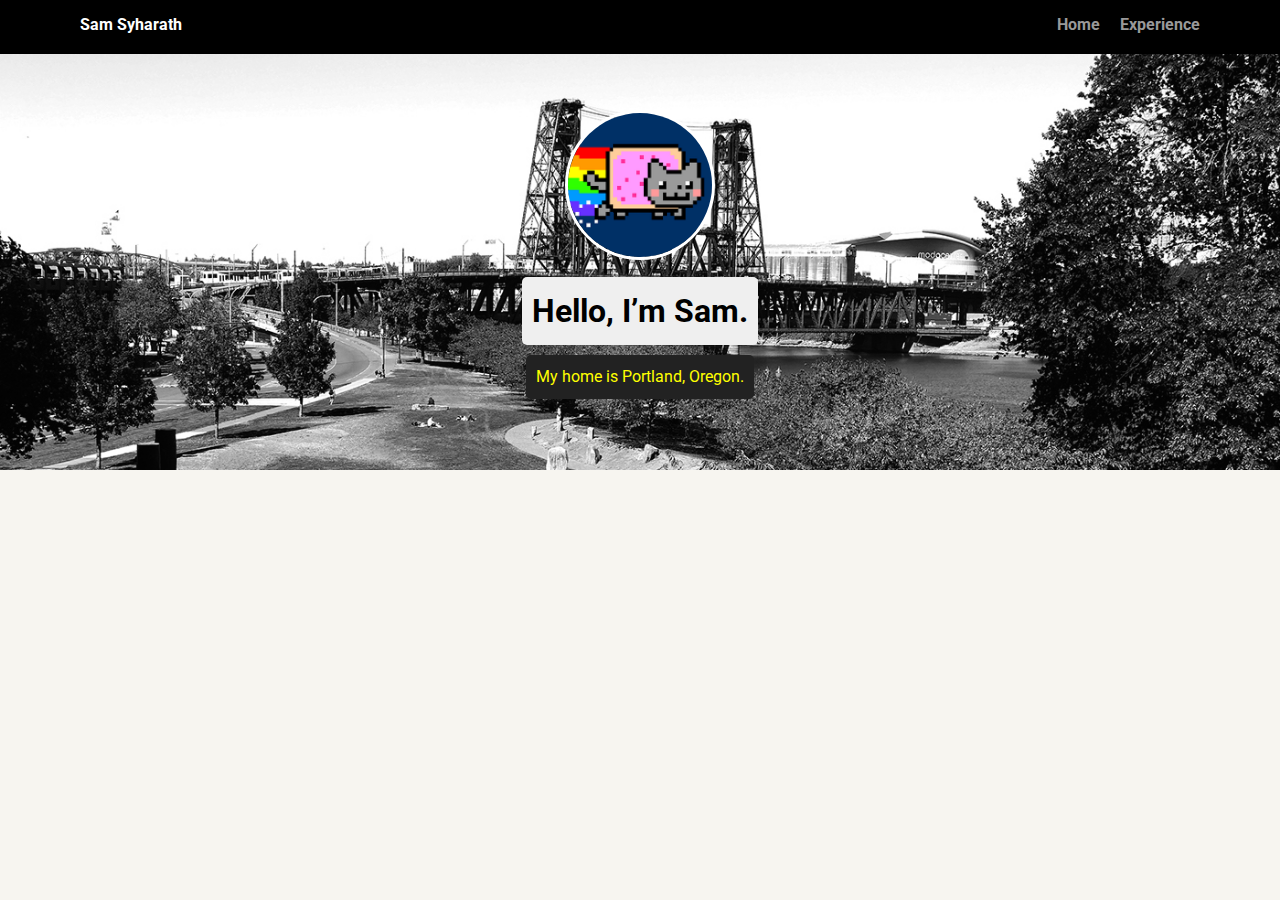
==== experience.html @ 165d3abd "Added project source files" ====
<!DOCTYPE html>
<html lang="en">
<head>
    <meta charset="utf-8">
    <title>Sam Syharath's Profile</title>
    <meta name="viewport" content="width=device-width, initial-scale=1.0">
    <link rel="stylesheet" href="styles.css">
    <link href="https://fonts.googleapis.com/css?family=Muli%7CRoboto:400,300,500,700,900" rel="stylesheet">
</head>

<body>

    <div class="main-nav">
        <ul class="nav">
          <li class="name">Sam Syharath</li>
          <li><a href="#">Home</a></li>
          <li><a href="#">Experience</a></li>
        </ul>
    </div>

    <header>
      <img src="images/me.png" alt="Drawing of Sam Syharath" class="profile-image">
      <h1 class="tag name">Hello, I’m Sam.</h1>
      <p class="tag location">My home is Portland, Oregon.</p>
    </header>

    
</body>
</html>
---- styles.css ----
/* Global Layout Set-up */
* { 
  box-sizing: border-box;
}
  
body {
  margin: 0;
  padding: 0;
  text-align: center;
  font-family: 'Roboto', sans-serif;
  color: #222;
  background: #f7f5f0;
}
/* Link Styles */

a {
  text-decoration: none;
  color: #999;
}
a:hover {
  color: #6633ff;
}

/* Section Styles */

.main-nav {
  width: 100%;
  background: black;
  min-height: 30px;
  padding: 10px;
  position: fixed;
  text-align: center;
}
.nav {
  display: flex;
  justify-content: space-around;
  font-weight: 700;
  list-style-type: none;
  margin: 0 auto;
  padding: 0;
}

.nav .name {
    display: block;
    margin-right: auto;
    color: white;
}
.nav li {
  padding: 5px 10px 10px 10px;
}
.nav a {
  transition: all .5s;
}
.nav a:hover {
  color: white
}

header {
  text-align: center;
  background: url('images/portland.jpg') no-repeat top center ;
  background-size: cover;
  overflow: hidden;
  padding-top: 60px;
}
header {
  line-height: 1.5;
}
header .profile-image {
  margin-top: 50px;
  width: 150px;
  height: 150px;
  border-radius: 50%;
  border: 3px solid white;
  transition: all .5s;
}
header .profile-image:hover {
  transform: scale(1.2) rotate(5deg);
}
.tag {
  background-color: #efefef;
  color: black;
  padding: 10px;
  border-radius: 5px;
  display: table;
  margin: 10px auto;
} 
.location {
  background-color: #222;
  color: yellow;
}
.card {
  margin: 30px;
  padding: 20px 40px 40px;
  max-width: 500px;
  text-align: left;
  background: #fff;
  border-bottom: 4px solid #ccc;
  border-radius: 6px;
  transition: all .5s;
}
.card:hover {
  border-color: #ff99ff;
}

ul.skills {
  padding: 0;
  text-align: center;
}

.skills li {
  border-radius: 6px;
  display: inline-block;
  background: #ff9904;
  color: white;
  padding: 5px 10px;
  margin: 2px;
}

.skills li:nth-child(odd) {
  background: #0399ff;
}

footer {
  width: 100%;
  min-height: 30px;
  padding: 20px 0 40px 20px;
}

footer .copyright {
  top: -8px;
  font-size: .75em;
}

footer ul {
  list-style-type: none;
  margin: 0;
  padding: 0;
}

footer ul li {
  display: inline-block;
}

a.social {
  display: inline-block;
  text-indent: -9999px;
  margin-left: 5px;
  width: 30px;
  height: 30px;
  background-size: 30px 30px;
  opacity: .4;
  transition: all .5s;
}
a.twitter {
  background-image: url(images/twitter.svg);
}
a.linkedin {
  background-image: url(images/linkedin.svg);
}
a.github {
  background-image: url(images/github.svg);
}
a.social:hover {
  opacity: 1;
}
.clearfix {
  clear: both;
}

/* Styles for larger screens */
@media screen and (min-width: 720px) {
  
  .flex {
      display: -ms-flexbox;      /* TWEENER - IE 10 */
      display: flex; 
      max-width: 1200px;
      -ms-flex-pack: distribute;
      justify-content: space-around;
      margin: 0 auto;
  }

  header {
    min-height: 470px;
  }

  .nav {
    max-width: 1200px;
    padding: 0 30px;
  }


  main {
    padding-top: 20px;
  }

  main p {
    line-height: 1.6em;
  }

  footer {
    font-size: 1.3em;
    max-width: 1200px;
    margin: 40px auto;
  }

}
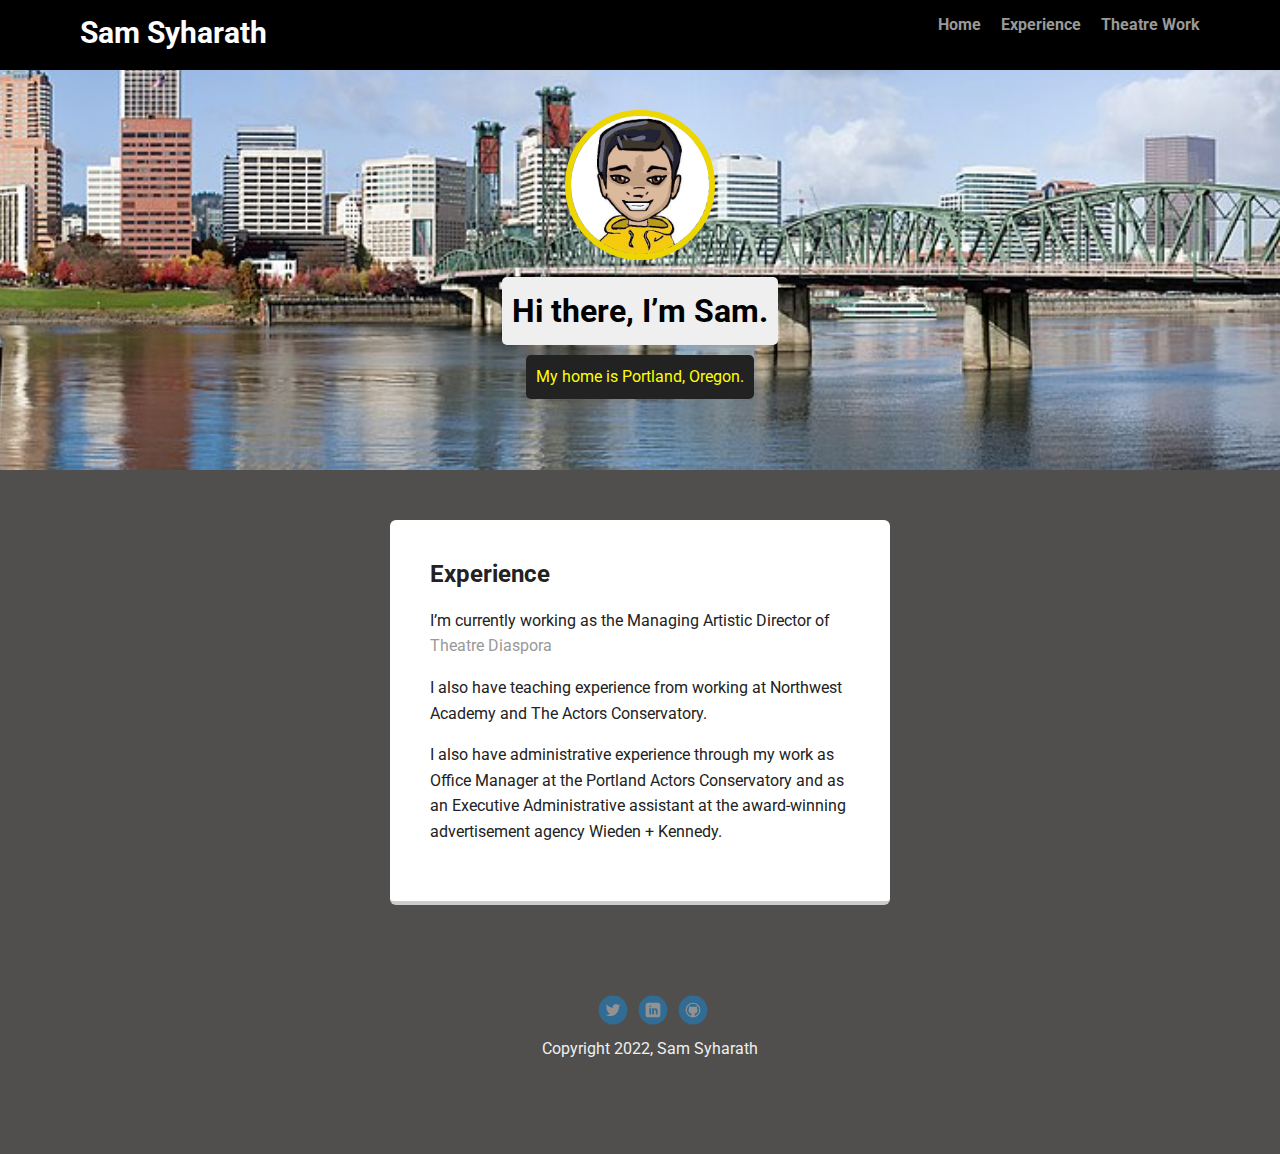
==== commit 437f41dd: "Updated divs to sections" ====
--- a/experience.html
+++ b/experience.html
@@ -2,7 +2,7 @@
 <html lang="en">
 <head>
     <meta charset="utf-8">
-    <title>Sam Syharath's Profile</title>
+    <title>Sam Syharath's Experience</title>
     <meta name="viewport" content="width=device-width, initial-scale=1.0">
     <link rel="stylesheet" href="styles.css">
     <link href="https://fonts.googleapis.com/css?family=Muli%7CRoboto:400,300,500,700,900" rel="stylesheet">
@@ -10,20 +10,35 @@
 
 <body>
 
-    <div class="main-nav">
-        <ul class="nav">
-          <li class="name">Sam Syharath</li>
-          <li><a href="#">Home</a></li>
-          <li><a href="#">Experience</a></li>
-        </ul>
-    </div>
+  <nav class="main-nav">
+    <ul class="nav">
+      <li class="name">Sam Syharath</li>
+      <li><a href="index.html">Home</a></li>
+      <li><a href="experience.html">Experience</a></li>
+      <li><a href="theatre.html">Theatre Work</a></li>
+    </ul>
+  </nav>
 
     <header>
-      <img src="images/me.png" alt="Drawing of Sam Syharath" class="profile-image">
-      <h1 class="tag name">Hello, I’m Sam.</h1>
+      <img src="images/me.jpg" alt="Drawing of Sam Syharath" class="profile-image">
+      <h1 class="tag name">Hi there, I’m Sam.</h1>
       <p class="tag location">My home is Portland, Oregon.</p>
     </header>
-
-    
+    <main class="flex">
+      <section class="card">
+        <h2>Experience</h2>
+        <p>I’m currently working as the Managing Artistic Director of <a href="https://thetrediaspora.org">Theatre Diaspora</a></p>
+        <p>I also have teaching experience from working at Northwest Academy and The Actors Conservatory.</p>
+        <p>I also have administrative experience through my work as Office Manager at the Portland Actors Conservatory and as an Executive Administrative assistant at the award-winning advertisement agency Wieden + Kennedy.</p>
+      </section> 
+    </main>
+    <footer>
+      <ul>
+        <li><a href="https://twitter.com/samsonsyharath" class="social twitter">Twitter</a></li>
+        <li><a href="https://www.linkedin.com/in/samson-syharath/" class="social linkedin">LinkedIn</a></li>
+        <li><a href="https://github.com/samsyharath" class="social github">Github</a></li>
+      </ul>
+      <p class="copyright">Copyright 2022, Sam Syharath</p>
+    </footer>
 </body>
 </html>--- a/styles.css
+++ b/styles.css
@@ -9,7 +9,7 @@
   text-align: center;
   font-family: 'Roboto', sans-serif;
   color: #222;
-  background: #f7f5f0;
+  background: #504f4e;
 }
 /* Link Styles */
 
@@ -23,6 +23,12 @@
 
 /* Section Styles */
 
+.center {
+  display: block;
+  margin-left: auto;
+  margin-right: auto;
+  width: 50%;
+}
 .main-nav {
   width: 100%;
   background: black;
@@ -44,6 +50,7 @@
     display: block;
     margin-right: auto;
     color: white;
+    font-size: 30px;
 }
 .nav li {
   padding: 5px 10px 10px 10px;
@@ -70,7 +77,7 @@
   width: 150px;
   height: 150px;
   border-radius: 50%;
-  border: 3px solid white;
+  border: 6px solid rgb(238, 214, 1);
   transition: all .5s;
 }
 header .profile-image:hover {
@@ -129,6 +136,7 @@
 footer .copyright {
   top: -8px;
   font-size: .75em;
+  color:#efefef;
 }
 
 footer ul {
